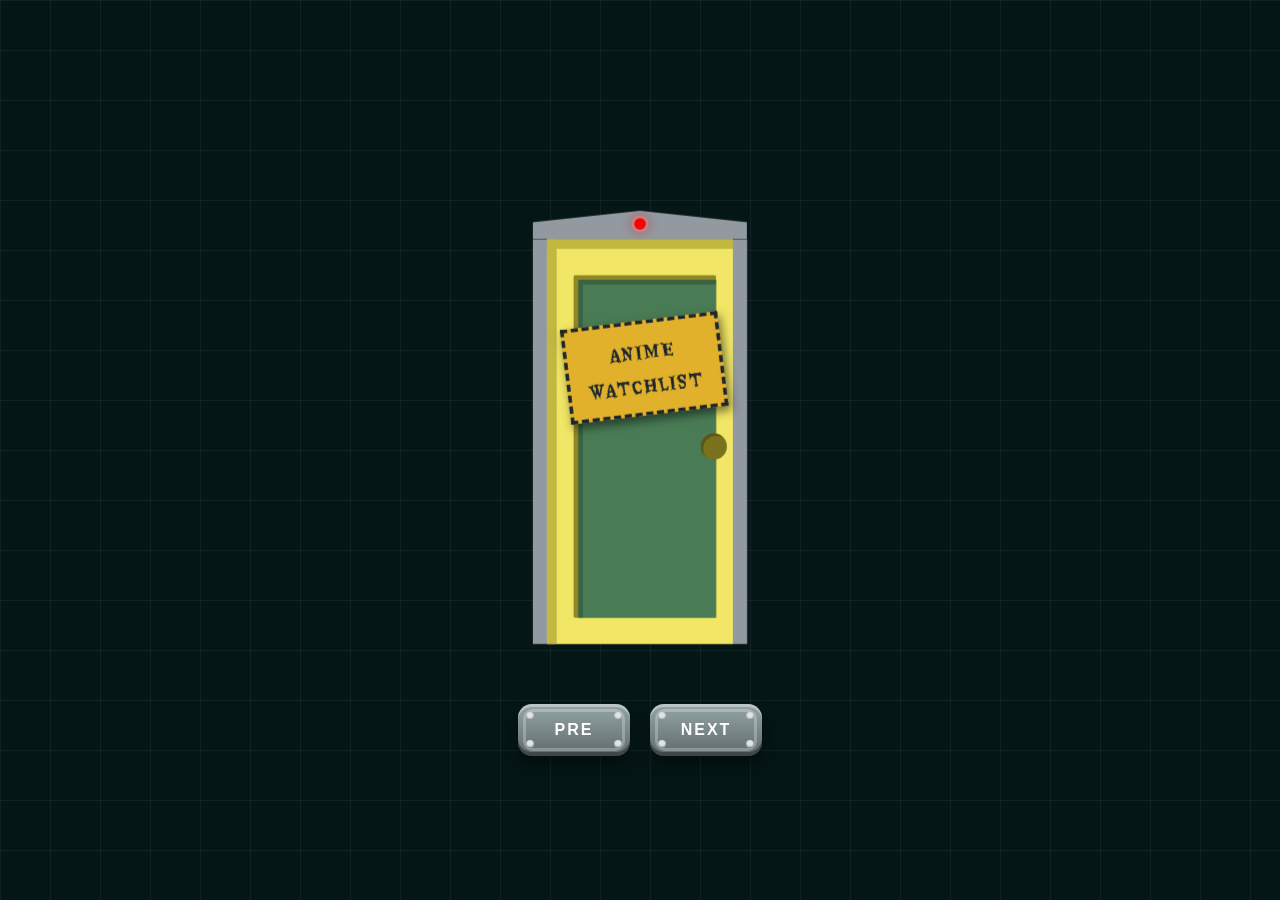
==== medialog/index.html @ 509dcc45 "Update index.html" ====
<!DOCTYPE html>
<html lang="en">
<head>
    <meta charset="UTF-8">
    <meta name="viewport" content="width=device-width, initial-scale=1.0">
    <title>Media Log - Nocturnal Diary</title>
    <link rel="preconnect" href="https://fonts.googleapis.com">
<link rel="preconnect" href="https://fonts.gstatic.com" crossorigin>
<link href="https://fonts.googleapis.com/css2?family=Eater&amp;display=swap" rel="stylesheet">
    <style>
        :root {
            --bg-dark: #051616;
            --frame-grey: #9299a1;
            --door-width: 180px;
            --door-height: 340px;
            --steel: #95a5a6;
            --steel-dark: #5f6b6d;
        }

        *, *:before, *:after {
            box-sizing: inherit;
            cursor: url("https://file.garden/ag8JwXEGxlB3Dv6B/Normal%20Select.cur"), auto;
        }

        body {
            background-color: var(--bg-dark);
            background-image: linear-gradient(rgba(255,255,255,0.05) 1px,transparent 1px), linear-gradient(90deg,rgba(255,255,255,0.05) 1px,transparent 1px);
            background-size: 50px 50px;
            color: white;
            font-family: 'Kablammo', sans-serif;
            margin: 0;
            overflow: hidden;
            display: flex;
            flex-direction: column;
            align-items: center;
            justify-content: center;
            height: 100vh;
            animation: move-background 10s linear infinite;
            perspective: 1000px;
        }

        @keyframes move-background {
            0% { background-position: 0 0; }
            100% { background-position: 50px 50px; }
        }

        img {
            cursor: url("https://file.garden/ag8JwXEGxlB3Dv6B/Link%20Select.cur"), auto;
        }

        .vault-stage {
            position: relative;
            width: 100vw;
            height: 550px;
            display: flex;
            align-items: center;
            justify-content: center;
            transform-style: preserve-3d;
            transition: transform 1s cubic-bezier(0.25, 1, 0.5, 1), opacity 0.5s;
        }

        .door-track {
            position: absolute;
            width: var(--door-width);
            height: var(--door-height);
            transform-style: preserve-3d;
            transition: transform 0.8s cubic-bezier(0.25, 1, 0.5, 1);
        }

        .door-container {
            position: absolute;
            width: var(--door-width);
            top: 0;
            left: 0;
            text-align: center;
            transition: opacity 0.5s, transform 0.5s;
            opacity: 0.65;
            display: flex;
            flex-direction: column;
            align-items: center;
            backface-visibility: hidden;
        }

        .door-container.active {
            opacity: 1;
        }

        .door-trim-top {
            width: 100%;
            height: 24px;
            background-color: var(--frame-grey);
            clip-path: polygon(0% 40%, 50% 0%, 100% 40%, 100% 100%, 0% 100%);
            position: relative;
            display: flex;
            justify-content: center;
        }

        .red-light {
            width: 10px;
            height: 10px;
            background: #4a1212;
            border-radius: 50%;
            position: absolute;
            top: 6px;
            z-index: 10;
            transition: 0.3s;
        }

        .active .red-light {
            background: #ff0000;
            box-shadow: 0 0 10px #ff0000, 0 0 4px white;
        }

        .frame {
            width: var(--door-width);
            height: var(--door-height);
            background: var(--frame-grey);
            position: relative;
            padding: 0 12px 0 12px;
            box-sizing: border-box;
            perspective: 1200px;
        }

        .reveal-content {
            position: absolute;
            top: 0;
            left: 12px;
            right: 12px;
            bottom: 0;
            background: #000;
            display: flex;
            align-items: center;
            justify-content: center;
            z-index: 1;
            overflow: hidden;
        }

        .reveal-content.neighbors {
            background: url(https://file.garden/ag8JwXEGxlB3Dv6B/ezgif.com-cut.webp);
            background-size: cover;
            background-position: center;
            border: 2px ridge #000;
            transition: transform 1.2s cubic-bezier(0.7, 0, 0.3, 1), opacity 0.8s ease-in;
        }

        .vault-stage.zoomed-in .door-container.active .reveal-content.neighbors {
            transform: scale(35);
            opacity: 0;
        }

        .vault-stage.zoomed-in .door-container:not(.active) {
            opacity: 0 !important;
            transform: scale(0) !important;
            pointer-events: none;
        }

        .vault-stage.zoomed-in .door-container.active .door-leaf,
        .vault-stage.zoomed-in .door-container.active .door-trim-top,
        .vault-stage.zoomed-in .door-container.active .door-name {
            opacity: 0;
            transition: opacity 0.4s ease;
            pointer-events: none;
        }

        .door-leaf {
            width: calc(100% - 0px);
            height: 100%;
            position: relative;
            transform-origin: left center;
            transition: transform 1s cubic-bezier(0.25, 1, 0.5, 1), opacity 0.5s;
            z-index: 5;
            display: grid;
            padding: 22px 14px;
            box-sizing: border-box;
        }

        .door-container.open .door-leaf {
            transform: rotateY(-115deg);
        }

        .door-name {
            position: absolute;
            top: 18%; 
            left: 5%;
            width: 90%;
            z-index: 8; 
            background-color: #e1b12c; 
            color: #1e272e; 
            padding: 8px 4px;
            font-size: 0.95rem;
            font-family: "Eater", serif;
            font-weight: 400;
            letter-spacing: 1px;
            text-transform: uppercase;
            text-shadow: none;
            border: 3px dashed #1e272e;
            box-shadow: 2px 4px 8px rgba(0,0,0,0.5);
            transform: rotate(-7deg);
            transform-origin: center;
            transition: opacity 0.5s;
            pointer-events: none;
        }
        .door-container:nth-child(even) .door-name{transform: rotate(7deg);}

        .style-red { background-color:#aa3838; border-left:8px solid #832727; border-top:8px solid #832727; }
        .style-red .panel { background-color:#6a1a1a; }
        .style-red .knob { background-color:#421111; }
        .style-green { background-color:#497c55; border-left:8px solid #376041; border-top:8px solid #376041; padding:26px 20px; }
        .style-green .panel { background-color:#27452e; padding:16px 12px; }
        .style-green .knob { background-color:#1a2f20; }
        .style-blue { background-color:#376ba2; border-left:8px solid #28517e; border-top:8px solid #28517e; }
        .style-blue .panel { background-color:#204167; }
        .style-blue .knob { background-color:#122842; }
        .style-yellow { background-color:#f1e665; border-left:8px solid #c2b740; border-top:8px solid #c2b740; }
        .style-yellow .panel { background-color:#b3a830; }
        .style-yellow .knob { background-color:#79711c; }
        .style-orange { background-color:#ca6e46; border-left:8px solid #a05331; border-top:8px solid #a05331; }
        .orange-door .panel { background-color:#8c4728; }
        .orange-door .knob { background-color:#552814; }
        
        .panel { border-left:4px solid rgba(0,0,0,0.2); border-top:4px solid rgba(0,0,0,0.2); border-radius:2px; box-sizing:border-box; width:100% !important; height:100% !important; }
        .four-panel { grid-template-columns:1fr 1fr; grid-template-rows:1fr 1fr; gap:15px 12px; }
        .two-vert { grid-template-columns:1fr 1fr; grid-template-rows:1fr; gap:0 12px; }
        .three-horiz { grid-template-columns:1fr; grid-template-rows:1fr 1fr 1fr; gap:14px 0; }
        .six-panel { grid-template-columns:1fr 1fr; grid-template-rows:1fr 1fr 1fr; gap:12px 10px; }
        .inner-nested-panel { width:100%; height:100%; background-color:#497c55; border-left:4px solid rgba(0,0,0,0.2); border-top:4px solid rgba(0,0,0,0.2); box-sizing:border-box; }
        .knob { width:22px; height:22px; border-radius:50%; position:absolute; right:5px; top:50%; transform:translateY(-50%); box-shadow:inset 2px 2px 0px rgba(0,0,0,0.25); z-index:6; }
        
        .nav-buttons { display:flex; gap:20px; margin-top:10px; transition: opacity 0.5s; }
        .monster-btn { position:relative; width:100px; height:50px; border:none; background:linear-gradient( to bottom,var(--steel),var(--steel-dark) ); color:white; font-weight:900; letter-spacing:2px; text-transform:uppercase; font-size:16px; border-radius:14px; box-shadow:inset 0 3px 0 rgba(255,255,255,.35),inset 0 -4px 0 rgba(0,0,0,.35),0 10px 18px rgba(0,0,0,.4); transition:transform .15s ease,box-shadow .2s ease; }
        .monster-btn::before { content:""; position:absolute; inset:5px; border:3px solid rgba(255,255,255,.25); border-radius:10px; pointer-events:none; }
        .monster-btn:hover { transform:translateY(-3px); cursor:url("https://file.garden/ag8JwXEGxlB3Dv6B/Link%20Select.cur"),auto; }
        .monster-btn:active { transform:translateY(3px); box-shadow:inset 0 2px 0 rgba(255,255,255,.2),inset 0 -2px 0 rgba(0,0,0,.4),0 4px 8px rgba(0,0,0,.35); }
        .bolt { position:absolute; width:8px; height:8px; background:#dfe6e9; border-radius:50%; box-shadow:inset 0 -1px 2px rgba(0,0,0,.5); }
        .b1 { top:8px; left:8px; } .b2 { top:8px; right:8px; } .b3 { bottom:8px; left:8px; } .b4 { bottom:8px; right:8px; }
        
        .style-pink { background-color:#feabd0; border-left:8px solid #ea558f; border-top:8px solid #ea558f; padding:26px 20px; }
        .style-pink .panel { background-color:#E30B5C; padding:16px 12px; }
        .style-pink .knob { background-color:#E30B5C; }
        .style-dusty { background-color:#f5c4ce; border-left:8px solid #eeb0be; border-top:8px solid #eeb0be; padding:26px 20px; }
        .style-dusty .panel { background-color:#eeafbd; padding:16px 12px; }
        .style-dusty .knob { background-color:#eb8ebc; }
        .style-purple { background-color:#e394d8; border-left:8px solid #b077b9; border-top:8px solid #b077b9; padding:26px 20px; }
        .style-purple .panel { background-color:#b86ddf; padding:16px 12px; }
        .style-purple .knob { background-color:#975eb5; }

        #content-view-screen {
            position: fixed;
            top: 0;
            left: 0;
            width: 100vw;
            height: 100vh;
            z-index: 100;
            background: #000;
            opacity: 0;
            pointer-events: none;
            transition: opacity 0.8s ease-in-out;
            display: flex;
            flex-direction: column;
        }

        #content-view-screen.visible {
            opacity: 1;
            pointer-events: auto;
        }

        #content-view-screen iframe {
            width: 100%;
            flex-grow: 1;
            border: none;
            background: #000;
        }

        .back-vault-bar {
            background: #111;
            padding: 10px;
            display: flex;
            justify-content: flex-start;
            border-bottom: 3px solid var(--frame-grey);
        }
    </style>
</head>
<body>

    <div class="vault-stage" id="stage">
        <div class="door-track" id="track">
            
            <div class="door-container" data-index="0">
                <div class="door-trim-top"><div class="red-light"></div></div>
                <div class="frame" onclick="handleDoorClick(0)">
                    <div class="reveal-content neighbors"></div>
                    <div class="door-leaf style-yellow">
                        <div class="panel">
                            <div class="inner-nested-panel"></div>
                        </div>
                        <div class="knob"></div>
                        <div class="door-name">Anime Watchlist</div>
                    </div>
                </div>
            </div>

            <div class="door-container" data-index="1">
                <div class="door-trim-top"><div class="red-light"></div></div>
                <div class="frame" onclick="handleDoorClick(1)">
                    <div class="reveal-content neighbors"></div>
                    <div class="door-leaf style-blue two-vert">
                        <div class="panel"></div><div class="panel"></div>
                        <div class="knob"></div>
                        <div class="door-name">Comics List</div>
                    </div>
                </div>
            </div>
            
            <div class="door-container" data-index="2">
                <div class="door-trim-top"><div class="red-light"></div></div>
                <div class="frame" onclick="handleDoorClick(2)">
                    <div class="reveal-content neighbors"></div>
                    <div class="door-leaf style-purple four-panel">
                        <div class="panel"></div><div class="panel"></div>
                        <div class="panel"></div><div class="panel"></div>
                        <div class="knob"></div>
                        <div class="door-name">Movie Vault</div>
                    </div>
                </div>
            </div>

            <div class="door-container" data-index="3">
                <div class="door-trim-top"><div class="red-light"></div></div>
                <div class="frame" onclick="handleDoorClick(3)">
                     <div class="reveal-content neighbors"></div>
                    <div class="door-leaf style-dusty three-horiz">
                        <div class="panel"></div><div class="panel"></div><div class="panel"></div>
                        <div class="knob"></div>
                        <div class="door-name">Tv Shows</div>
                    </div>
                </div>
            </div>

        </div>
    </div>

    <div class="nav-buttons" id="controls">
        <button class="monster-btn prev" onclick="move(-1)">  
            <span class="bolt b1"></span><span class="bolt b2"></span>
            <span class="bolt b3"></span><span class="bolt b4"></span>
            PRE
        </button>
        <button class="monster-btn next" onclick="move(1)">
            <span class="bolt b1"></span><span class="bolt b2"></span>
            <span class="bolt b3"></span><span class="bolt b4"></span>
            Next
        </button>
    </div>

    <div id="content-view-screen">
        <div class="back-vault-bar">
            <button class="monster-btn" onclick="closePortalPage()">
                <span class="bolt b1"></span><span class="bolt b2"></span>
                <span class="bolt b3"></span><span class="bolt b4"></span>
                RETURN
            </button>
        </div>
        <iframe id="portal-frame" src=""></iframe>
    </div>

<script>
let currentIndex = 0;
const stage = document.getElementById('stage');
const track = document.getElementById('track');
const doors = document.querySelectorAll('.door-container');
const controls = document.getElementById('controls');
const portalScreen = document.getElementById('content-view-screen');
const portalFrame = document.getElementById('portal-frame');

let autoScrollInterval; 
let isHovered = false;  

const pageUrls = {
    0: "https://brubolair.neocities.org",
    1: "https://example.com", 
    2: "https://example.com",
    3: "https://example.com"
};

const totalDoors = doors.length;
const circleRadius = 160; 

function layoutCircleGallery() {
    doors.forEach((door, i) => {
        let angle = (i - currentIndex) * (360 / totalDoors);
        door.style.transform = `rotateY(${angle}deg) translateZ(${circleRadius}px)`;
        door.classList.remove('active');
        if (i === currentIndex) {
            door.classList.add('active');
        }
    });
}

function move(dir) {
    currentIndex += dir;
    if (currentIndex < 0) currentIndex = totalDoors - 1;
    if (currentIndex >= totalDoors) currentIndex = 0;
    layoutCircleGallery();
}

function handleDoorClick(index) {
    if (currentIndex !== index) {
        currentIndex = index;
        layoutCircleGallery();
        return;
    }

    stopAutoMove();
    isHovered = true;

    const activeDoor = doors[index];
    activeDoor.classList.add('open');

    setTimeout(() => {
        stage.classList.add('zoomed-in');
        controls.style.opacity = '0';
        controls.style.pointerEvents = 'none';
        portalFrame.src = pageUrls[index] || "";

        setTimeout(() => {
            portalScreen.classList.add('visible');
        }, 900);

    }, 600); 
}

function closePortalPage() {
    portalScreen.classList.remove('visible');
    setTimeout(() => {
        portalFrame.src = "about:blank";
        stage.classList.remove('zoomed-in');
        controls.style.opacity = '1';
        controls.style.pointerEvents = 'auto';
        doors.forEach(door => door.classList.remove('open'));
        isHovered = false;
        startAutoMove();
    }, 400);
}

function startAutoMove() {
    autoScrollInterval = setInterval(() => {
        if (!isHovered) {
            move(1);
        }
    }, 3000); 
}

function stopAutoMove() {
    clearInterval(autoScrollInterval);
}

doors.forEach((door) => {
    door.addEventListener('mouseenter', () => isHovered = true);
    door.addEventListener('mouseleave', () => {
        if (!stage.classList.contains('zoomed-in')) {
            isHovered = false;
        }
    });
});

layoutCircleGallery();
startAutoMove();
</script>
</body>
</html>
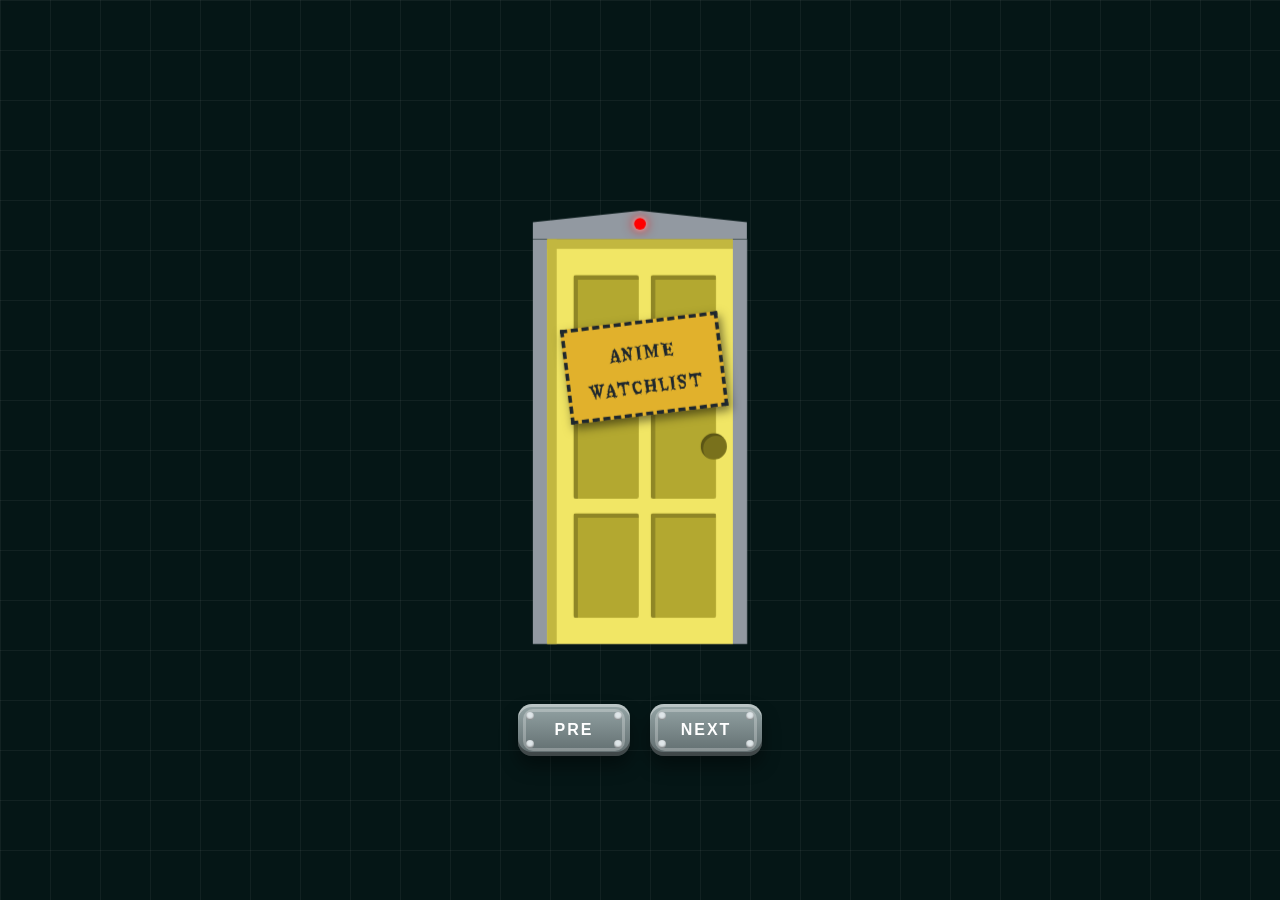
==== commit 2e691b99: "Update index.html" ====
--- a/medialog/index.html
+++ b/medialog/index.html
@@ -289,10 +289,8 @@
                 <div class="door-trim-top"><div class="red-light"></div></div>
                 <div class="frame" onclick="handleDoorClick(0)">
                     <div class="reveal-content neighbors"></div>
-                    <div class="door-leaf style-yellow">
-                        <div class="panel">
-                            <div class="inner-nested-panel"></div>
-                        </div>
+                    <div class="door-leaf style-yellow six-panel">
+                        <div class="panel"></div><div class="panel"></div><div class="panel"></div><div class="panel"></div><div class="panel"></div><div class="panel"></div>
                         <div class="knob"></div>
                         <div class="door-name">Anime Watchlist</div>
                     </div>
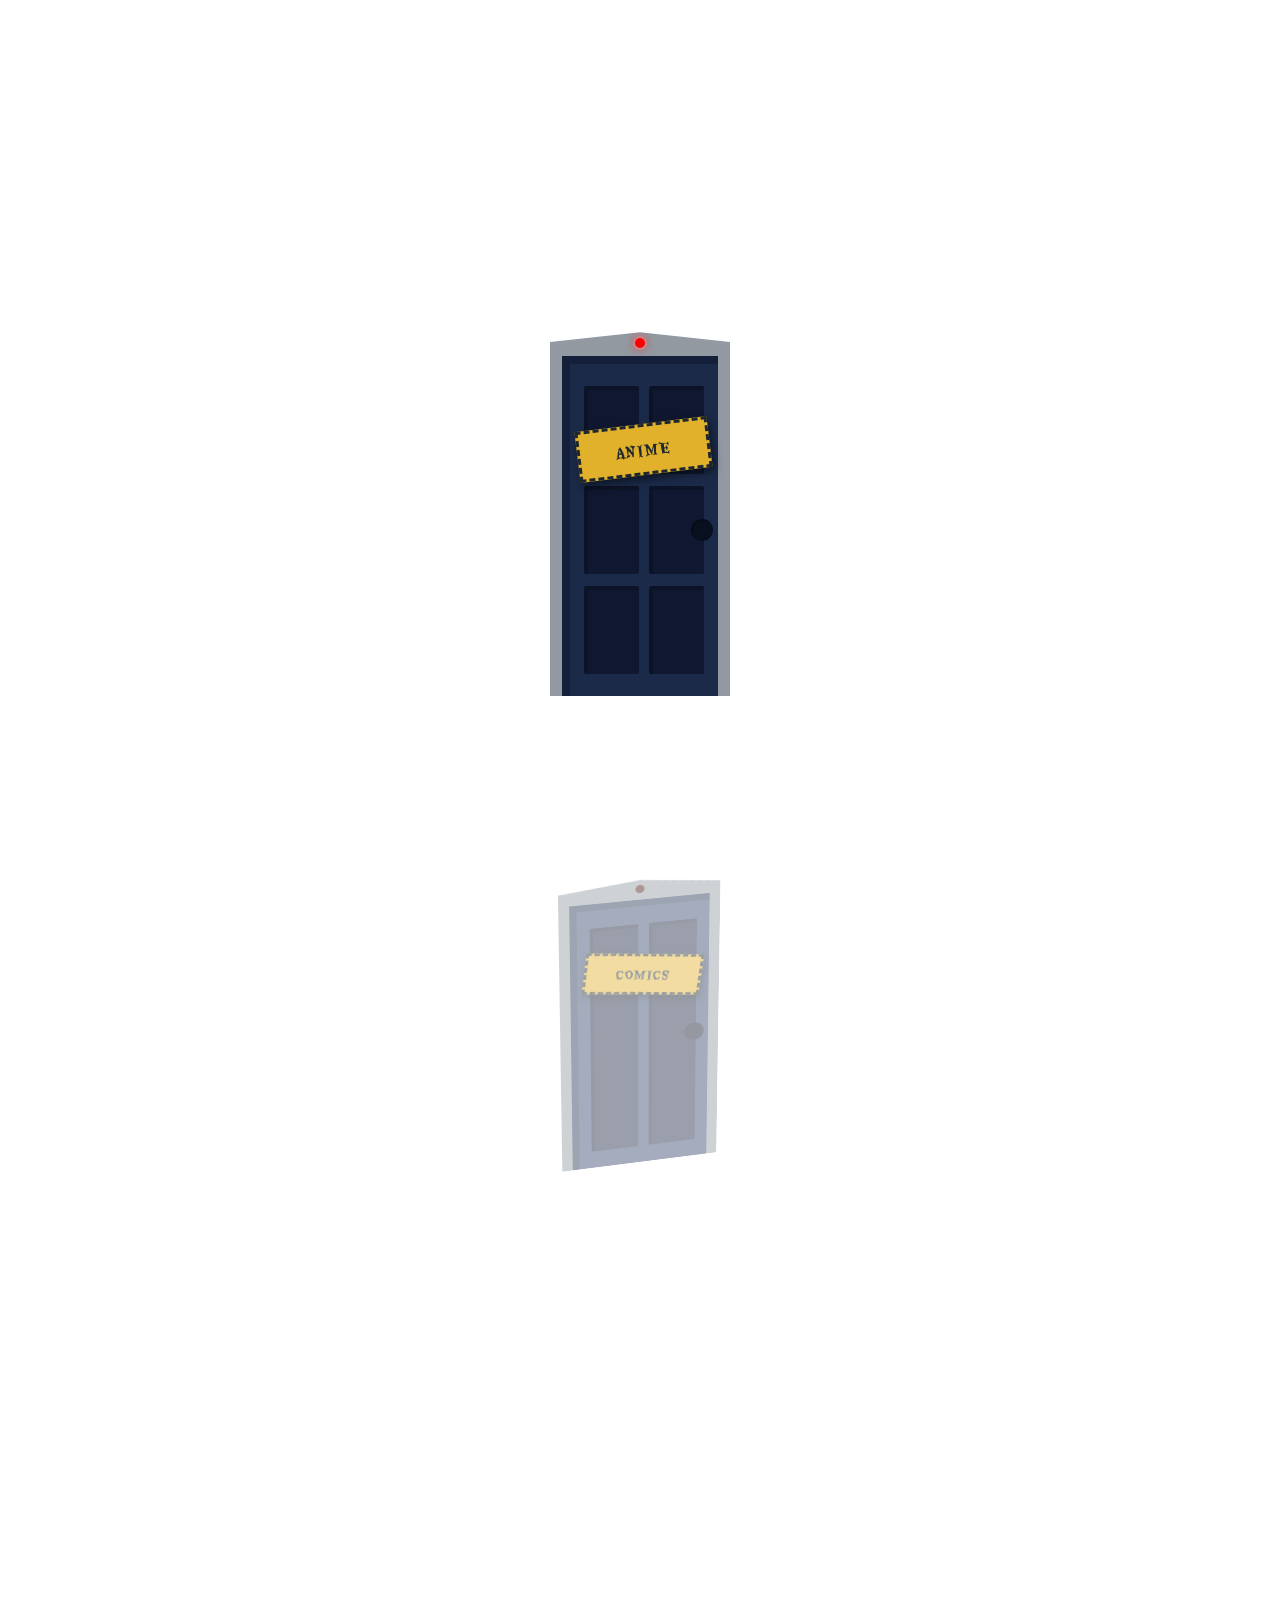
==== commit 29d32e94: "Update index.html" ====
--- a/medialog/index.html
+++ b/medialog/index.html
@@ -7,7 +7,7 @@
     <link rel="preconnect" href="https://fonts.googleapis.com">
 <link rel="preconnect" href="https://fonts.gstatic.com" crossorigin>
 <link href="https://fonts.googleapis.com/css2?family=Eater&amp;display=swap" rel="stylesheet">
-    <style>
+        <style>
         :root {
             --bg-dark: #051616;
             --frame-grey: #9299a1;
@@ -21,13 +21,12 @@
             box-sizing: inherit;
             cursor: url("https://file.garden/ag8JwXEGxlB3Dv6B/Normal%20Select.cur"), auto;
         }
+        .monster-btn:hover,.door-leaf,.panel,img{cursor:url("https://file.garden/ag8JwXEGxlB3Dv6B/Link%20Select.cur"),auto; }
 
         body {
-            background-color: var(--bg-dark);
-            background-image: linear-gradient(rgba(255,255,255,0.05) 1px,transparent 1px), linear-gradient(90deg,rgba(255,255,255,0.05) 1px,transparent 1px);
-            background-size: 50px 50px;
-            color: white;
-            font-family: 'Kablammo', sans-serif;
+            background-image: url(https://file.garden/ag8JwXEGxlB3Dv6B/bg/noccbg.jpg);
+            background-repeat: no-repeat;
+            background-size:cover;
             margin: 0;
             overflow: hidden;
             display: flex;
@@ -35,23 +34,32 @@
             align-items: center;
             justify-content: center;
             height: 100vh;
-            animation: move-background 10s linear infinite;
-            perspective: 1000px;
-        }
-
-        @keyframes move-background {
-            0% { background-position: 0 0; }
-            100% { background-position: 50px 50px; }
-        }
-
-        img {
-            cursor: url("https://file.garden/ag8JwXEGxlB3Dv6B/Link%20Select.cur"), auto;
-        }
+            perspective: 1500px;
+        }
+        
+      .medialog {
+  background-image: url('https://file.garden/ag8JwXEGxlB3Dv6B/bg/medialogtitle.png');
+  
+  background-position: center;
+  background-repeat: no-repeat;
+
+  background-size: contain; 
+  
+  width: 100%;
+  max-width: 600px; 
+  height: 150px;    
+
+  display: flex;
+  justify-content: center;
+  align-items: center;
+}
+
+       
 
         .vault-stage {
             position: relative;
             width: 100vw;
-            height: 550px;
+            height: 100vh;
             display: flex;
             align-items: center;
             justify-content: center;
@@ -65,24 +73,31 @@
             height: var(--door-height);
             transform-style: preserve-3d;
             transition: transform 0.8s cubic-bezier(0.25, 1, 0.5, 1);
+            display: flex;
+            align-items: center;
+            justify-content: center;
         }
 
         .door-container {
             position: absolute;
             width: var(--door-width);
-            top: 0;
-            left: 0;
             text-align: center;
-            transition: opacity 0.5s, transform 0.5s;
-            opacity: 0.65;
+            transition: opacity 0.6s, transform 0.6s cubic-bezier(0.25, 1, 0.5, 1);
             display: flex;
             flex-direction: column;
             align-items: center;
             backface-visibility: hidden;
-        }
-
+            animation: float 6s ease-in-out infinite alternate;
+        }
+
+        @keyframes float {
+            0% { margin-top: 20px; rotate: 2deg; }
+            100% { margin-top: 10px; rotate: 1deg; }
+        }
+
+        /* Focused door styling */
         .door-container.active {
-            opacity: 1;
+            z-index: 10;
         }
 
         .door-trim-top {
@@ -200,49 +215,81 @@
             transition: opacity 0.5s;
             pointer-events: none;
         }
-        .door-container:nth-child(even) .door-name{transform: rotate(7deg);}
-
-        .style-red { background-color:#aa3838; border-left:8px solid #832727; border-top:8px solid #832727; }
-        .style-red .panel { background-color:#6a1a1a; }
-        .style-red .knob { background-color:#421111; }
-        .style-green { background-color:#497c55; border-left:8px solid #376041; border-top:8px solid #376041; padding:26px 20px; }
-        .style-green .panel { background-color:#27452e; padding:16px 12px; }
-        .style-green .knob { background-color:#1a2f20; }
-        .style-blue { background-color:#376ba2; border-left:8px solid #28517e; border-top:8px solid #28517e; }
-        .style-blue .panel { background-color:#204167; }
-        .style-blue .knob { background-color:#122842; }
-        .style-yellow { background-color:#f1e665; border-left:8px solid #c2b740; border-top:8px solid #c2b740; }
-        .style-yellow .panel { background-color:#b3a830; }
-        .style-yellow .knob { background-color:#79711c; }
-        .style-orange { background-color:#ca6e46; border-left:8px solid #a05331; border-top:8px solid #a05331; }
-        .orange-door .panel { background-color:#8c4728; }
-        .orange-door .knob { background-color:#552814; }
+        .door-container:nth-child(even) .door-name { transform: rotate(7deg); }
+
+.style-purple {
+    background-color: #7a5ccf;
+    border-left: 8px solid #5e46a1;
+    border-top: 8px solid #5e46a1;
+}
+.style-purple .panel {
+    background-color: #3a2c66;
+}
+.style-purple .knob {
+    background-color: #1f1738;
+}
+.style-midnight {
+    background-color: #1b2a49;
+    border-left: 8px solid #14203a;
+    border-top: 8px solid #14203a;
+}
+.style-midnight .panel {
+    background-color: #0f1830;
+}
+.style-midnight .knob {
+    background-color: #080f1f;
+}
+
+.style-moonlight {
+    background-color: #4a5d8c;
+    border-left: 8px solid #38486d;
+    border-top: 8px solid #38486d;
+    padding: 26px 20px;
+}
+.style-moonlight .panel {
+    background-color: #2a3554;
+    padding: 16px 12px;
+}
+.style-moonlight .knob {
+    background-color: #1b2238;
+}
+
+.style-twilight {
+    background-color: #32456b;
+    border-left: 8px solid #253553;
+    border-top: 8px solid #253553;
+}
+.style-twilight .panel {
+    background-color: #1b2742;
+}
+.style-twilight .knob {
+    background-color: #10182c;
+}
+
+.style-starlight {
+    background-color: #6d7da6;
+    border-left: 8px solid #556389;
+    border-top: 8px solid #556389;
+}
+.style-starlight .panel {
+    background-color: #404d70;
+}
+.style-starlight .knob {
+    background-color: #27304a;
+}
         
         .panel { border-left:4px solid rgba(0,0,0,0.2); border-top:4px solid rgba(0,0,0,0.2); border-radius:2px; box-sizing:border-box; width:100% !important; height:100% !important; }
         .four-panel { grid-template-columns:1fr 1fr; grid-template-rows:1fr 1fr; gap:15px 12px; }
         .two-vert { grid-template-columns:1fr 1fr; grid-template-rows:1fr; gap:0 12px; }
         .three-horiz { grid-template-columns:1fr; grid-template-rows:1fr 1fr 1fr; gap:14px 0; }
         .six-panel { grid-template-columns:1fr 1fr; grid-template-rows:1fr 1fr 1fr; gap:12px 10px; }
-        .inner-nested-panel { width:100%; height:100%; background-color:#497c55; border-left:4px solid rgba(0,0,0,0.2); border-top:4px solid rgba(0,0,0,0.2); box-sizing:border-box; }
         .knob { width:22px; height:22px; border-radius:50%; position:absolute; right:5px; top:50%; transform:translateY(-50%); box-shadow:inset 2px 2px 0px rgba(0,0,0,0.25); z-index:6; }
         
-        .nav-buttons { display:flex; gap:20px; margin-top:10px; transition: opacity 0.5s; }
         .monster-btn { position:relative; width:100px; height:50px; border:none; background:linear-gradient( to bottom,var(--steel),var(--steel-dark) ); color:white; font-weight:900; letter-spacing:2px; text-transform:uppercase; font-size:16px; border-radius:14px; box-shadow:inset 0 3px 0 rgba(255,255,255,.35),inset 0 -4px 0 rgba(0,0,0,.35),0 10px 18px rgba(0,0,0,.4); transition:transform .15s ease,box-shadow .2s ease; }
         .monster-btn::before { content:""; position:absolute; inset:5px; border:3px solid rgba(255,255,255,.25); border-radius:10px; pointer-events:none; }
-        .monster-btn:hover { transform:translateY(-3px); cursor:url("https://file.garden/ag8JwXEGxlB3Dv6B/Link%20Select.cur"),auto; }
-        .monster-btn:active { transform:translateY(3px); box-shadow:inset 0 2px 0 rgba(255,255,255,.2),inset 0 -2px 0 rgba(0,0,0,.4),0 4px 8px rgba(0,0,0,.35); }
+        .monster-btn:hover { transform:translateY(-3px);}
         .bolt { position:absolute; width:8px; height:8px; background:#dfe6e9; border-radius:50%; box-shadow:inset 0 -1px 2px rgba(0,0,0,.5); }
         .b1 { top:8px; left:8px; } .b2 { top:8px; right:8px; } .b3 { bottom:8px; left:8px; } .b4 { bottom:8px; right:8px; }
-        
-        .style-pink { background-color:#feabd0; border-left:8px solid #ea558f; border-top:8px solid #ea558f; padding:26px 20px; }
-        .style-pink .panel { background-color:#E30B5C; padding:16px 12px; }
-        .style-pink .knob { background-color:#E30B5C; }
-        .style-dusty { background-color:#f5c4ce; border-left:8px solid #eeb0be; border-top:8px solid #eeb0be; padding:26px 20px; }
-        .style-dusty .panel { background-color:#eeafbd; padding:16px 12px; }
-        .style-dusty .knob { background-color:#eb8ebc; }
-        .style-purple { background-color:#e394d8; border-left:8px solid #b077b9; border-top:8px solid #b077b9; padding:26px 20px; }
-        .style-purple .panel { background-color:#b86ddf; padding:16px 12px; }
-        .style-purple .knob { background-color:#975eb5; }
 
         #content-view-screen {
             position: fixed;
@@ -281,18 +328,19 @@
     </style>
 </head>
 <body>
-
+    <div class="medialog"></div>
     <div class="vault-stage" id="stage">
+        
         <div class="door-track" id="track">
             
             <div class="door-container" data-index="0">
                 <div class="door-trim-top"><div class="red-light"></div></div>
                 <div class="frame" onclick="handleDoorClick(0)">
                     <div class="reveal-content neighbors"></div>
-                    <div class="door-leaf style-yellow six-panel">
+                    <div class="door-leaf style-midnight six-panel">
                         <div class="panel"></div><div class="panel"></div><div class="panel"></div><div class="panel"></div><div class="panel"></div><div class="panel"></div>
                         <div class="knob"></div>
-                        <div class="door-name">Anime Watchlist</div>
+                        <div class="door-name">Anime</div>
                     </div>
                 </div>
             </div>
@@ -301,10 +349,10 @@
                 <div class="door-trim-top"><div class="red-light"></div></div>
                 <div class="frame" onclick="handleDoorClick(1)">
                     <div class="reveal-content neighbors"></div>
-                    <div class="door-leaf style-blue two-vert">
+                    <div class="door-leaf style-twilight two-vert">
                         <div class="panel"></div><div class="panel"></div>
                         <div class="knob"></div>
-                        <div class="door-name">Comics List</div>
+                        <div class="door-name">Comics</div>
                     </div>
                 </div>
             </div>
@@ -313,11 +361,11 @@
                 <div class="door-trim-top"><div class="red-light"></div></div>
                 <div class="frame" onclick="handleDoorClick(2)">
                     <div class="reveal-content neighbors"></div>
-                    <div class="door-leaf style-purple four-panel">
+                    <div class="door-leaf style-starlight four-panel">
                         <div class="panel"></div><div class="panel"></div>
                         <div class="panel"></div><div class="panel"></div>
                         <div class="knob"></div>
-                        <div class="door-name">Movie Vault</div>
+                        <div class="door-name">K-Drama</div>
                     </div>
                 </div>
             </div>
@@ -326,28 +374,15 @@
                 <div class="door-trim-top"><div class="red-light"></div></div>
                 <div class="frame" onclick="handleDoorClick(3)">
                      <div class="reveal-content neighbors"></div>
-                    <div class="door-leaf style-dusty three-horiz">
+                    <div class="door-leaf style-purple three-horiz">
                         <div class="panel"></div><div class="panel"></div><div class="panel"></div>
                         <div class="knob"></div>
-                        <div class="door-name">Tv Shows</div>
+                        <div class="door-name">Movies</div>
                     </div>
                 </div>
             </div>
 
         </div>
-    </div>
-
-    <div class="nav-buttons" id="controls">
-        <button class="monster-btn prev" onclick="move(-1)">  
-            <span class="bolt b1"></span><span class="bolt b2"></span>
-            <span class="bolt b3"></span><span class="bolt b4"></span>
-            PRE
-        </button>
-        <button class="monster-btn next" onclick="move(1)">
-            <span class="bolt b1"></span><span class="bolt b2"></span>
-            <span class="bolt b3"></span><span class="bolt b4"></span>
-            Next
-        </button>
     </div>
 
     <div id="content-view-screen">
@@ -364,32 +399,40 @@
 <script>
 let currentIndex = 0;
 const stage = document.getElementById('stage');
-const track = document.getElementById('track');
 const doors = document.querySelectorAll('.door-container');
-const controls = document.getElementById('controls');
 const portalScreen = document.getElementById('content-view-screen');
 const portalFrame = document.getElementById('portal-frame');
 
-let autoScrollInterval; 
-let isHovered = false;  
+let isTransitioning = false; 
 
 const pageUrls = {
-    0: "https://brubolair.neocities.org",
+    0: "https://example.com",
     1: "https://example.com", 
     2: "https://example.com",
     3: "https://example.com"
 };
 
 const totalDoors = doors.length;
-const circleRadius = 160; 
-
-function layoutCircleGallery() {
+
+function layoutVerticalRabbitHole() {
     doors.forEach((door, i) => {
-        let angle = (i - currentIndex) * (360 / totalDoors);
-        door.style.transform = `rotateY(${angle}deg) translateZ(${circleRadius}px)`;
+        let offset = i - currentIndex;
+        
+        let yTranslate = offset * 580; 
+        
+        let zTranslate = Math.abs(offset) * -180; 
+        let xRotate = offset * -15; 
+        let yRotate = offset * 10; 
+        
         door.classList.remove('active');
+        
         if (i === currentIndex) {
             door.classList.add('active');
+            door.style.opacity = "1";
+            door.style.transform = `translateY(0px) translateZ(0px) rotateX(0deg) rotateY(0deg)`;
+        } else {
+            door.style.opacity = "0.45";
+            door.style.transform = `translateY(${yTranslate}px) translateZ(${zTranslate}px) rotateX(${xRotate}deg) rotateY(${yRotate}deg)`;
         }
     });
 }
@@ -398,26 +441,34 @@
     currentIndex += dir;
     if (currentIndex < 0) currentIndex = totalDoors - 1;
     if (currentIndex >= totalDoors) currentIndex = 0;
-    layoutCircleGallery();
-}
+    layoutVerticalRabbitHole();
+}
+
+window.addEventListener('wheel', (e) => {
+    if (stage.classList.contains('zoomed-in') || isTransitioning) return;
+
+    isTransitioning = true;
+    if (e.deltaY > 0) {
+        move(1);
+    } else {
+        move(-1); 
+    }
+    
+    setTimeout(() => { isTransitioning = false; }, 300);
+}, { passive: true });
 
 function handleDoorClick(index) {
     if (currentIndex !== index) {
         currentIndex = index;
-        layoutCircleGallery();
+        layoutVerticalRabbitHole();
         return;
     }
 
-    stopAutoMove();
-    isHovered = true;
-
     const activeDoor = doors[index];
     activeDoor.classList.add('open');
 
     setTimeout(() => {
         stage.classList.add('zoomed-in');
-        controls.style.opacity = '0';
-        controls.style.pointerEvents = 'none';
         portalFrame.src = pageUrls[index] || "";
 
         setTimeout(() => {
@@ -432,37 +483,11 @@
     setTimeout(() => {
         portalFrame.src = "about:blank";
         stage.classList.remove('zoomed-in');
-        controls.style.opacity = '1';
-        controls.style.pointerEvents = 'auto';
         doors.forEach(door => door.classList.remove('open'));
-        isHovered = false;
-        startAutoMove();
     }, 400);
 }
 
-function startAutoMove() {
-    autoScrollInterval = setInterval(() => {
-        if (!isHovered) {
-            move(1);
-        }
-    }, 3000); 
-}
-
-function stopAutoMove() {
-    clearInterval(autoScrollInterval);
-}
-
-doors.forEach((door) => {
-    door.addEventListener('mouseenter', () => isHovered = true);
-    door.addEventListener('mouseleave', () => {
-        if (!stage.classList.contains('zoomed-in')) {
-            isHovered = false;
-        }
-    });
-});
-
-layoutCircleGallery();
-startAutoMove();
+layoutVerticalRabbitHole();
 </script>
 </body>
 </html>
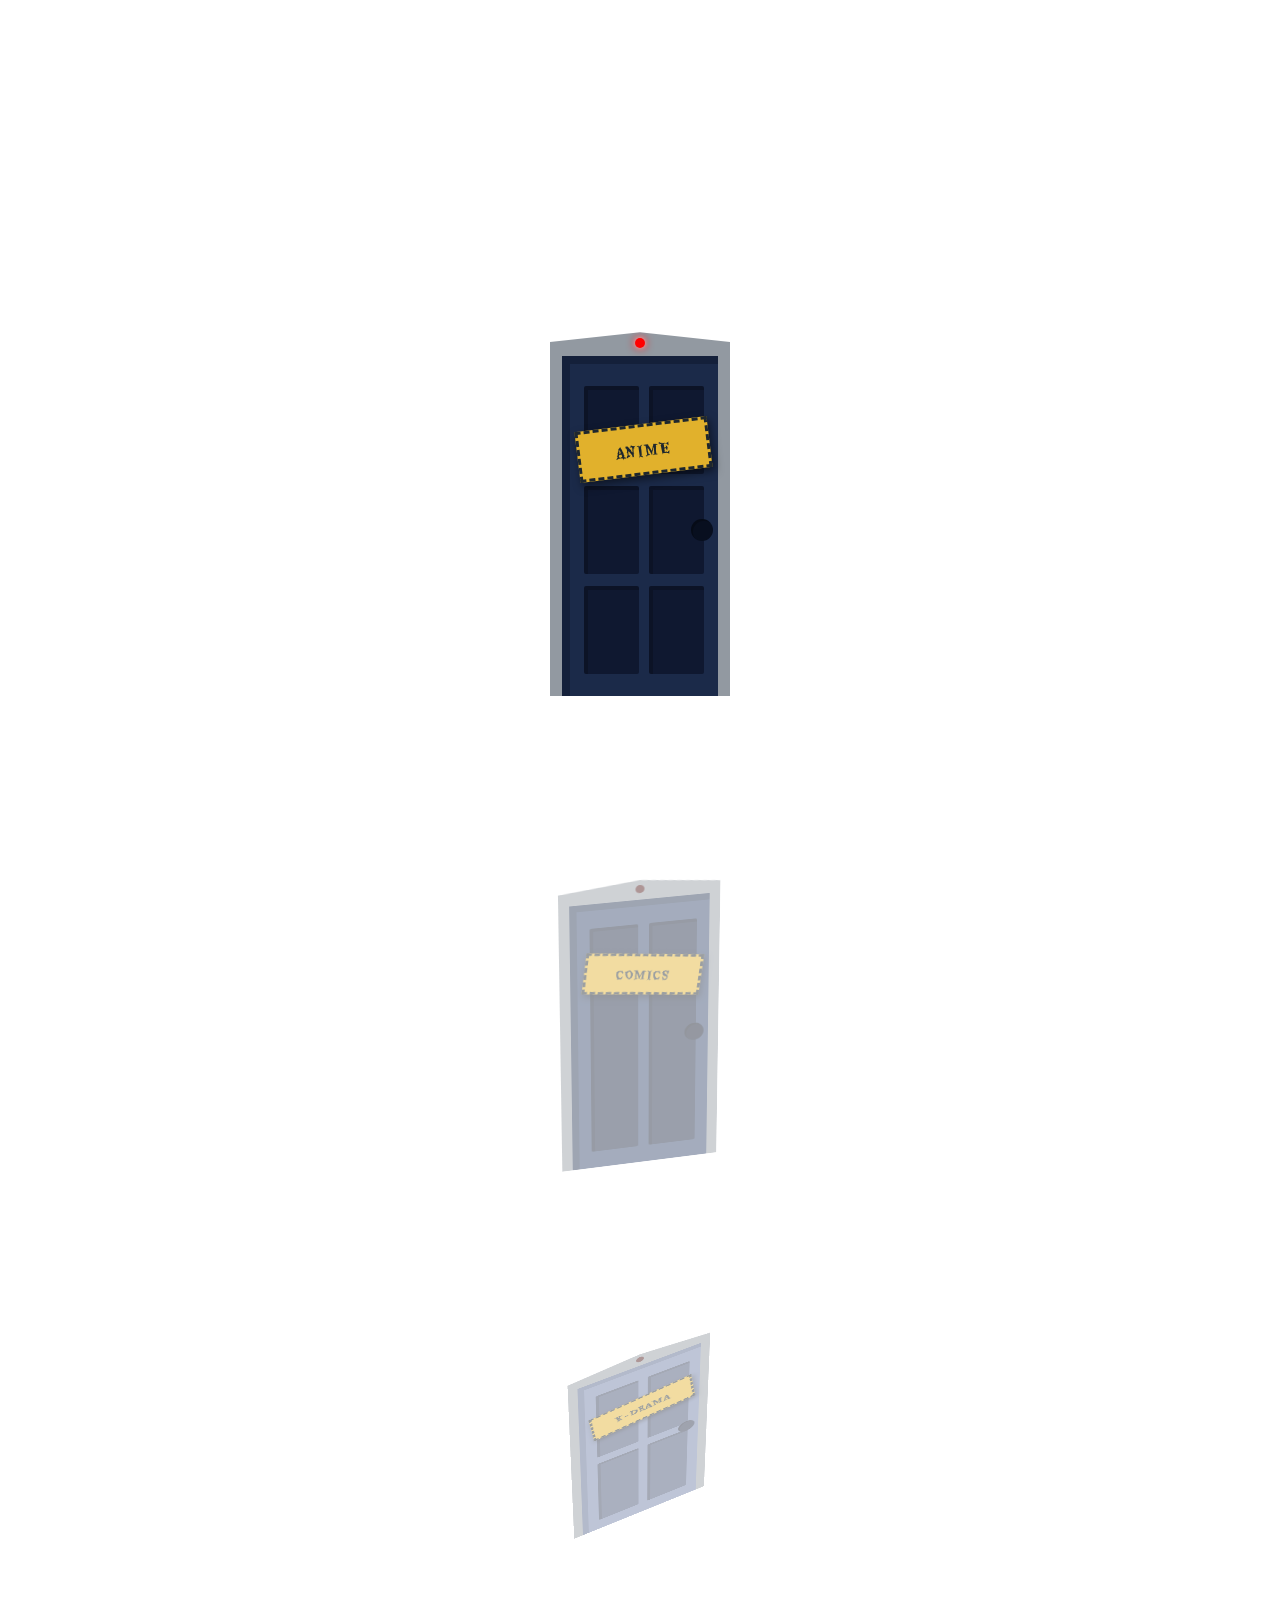
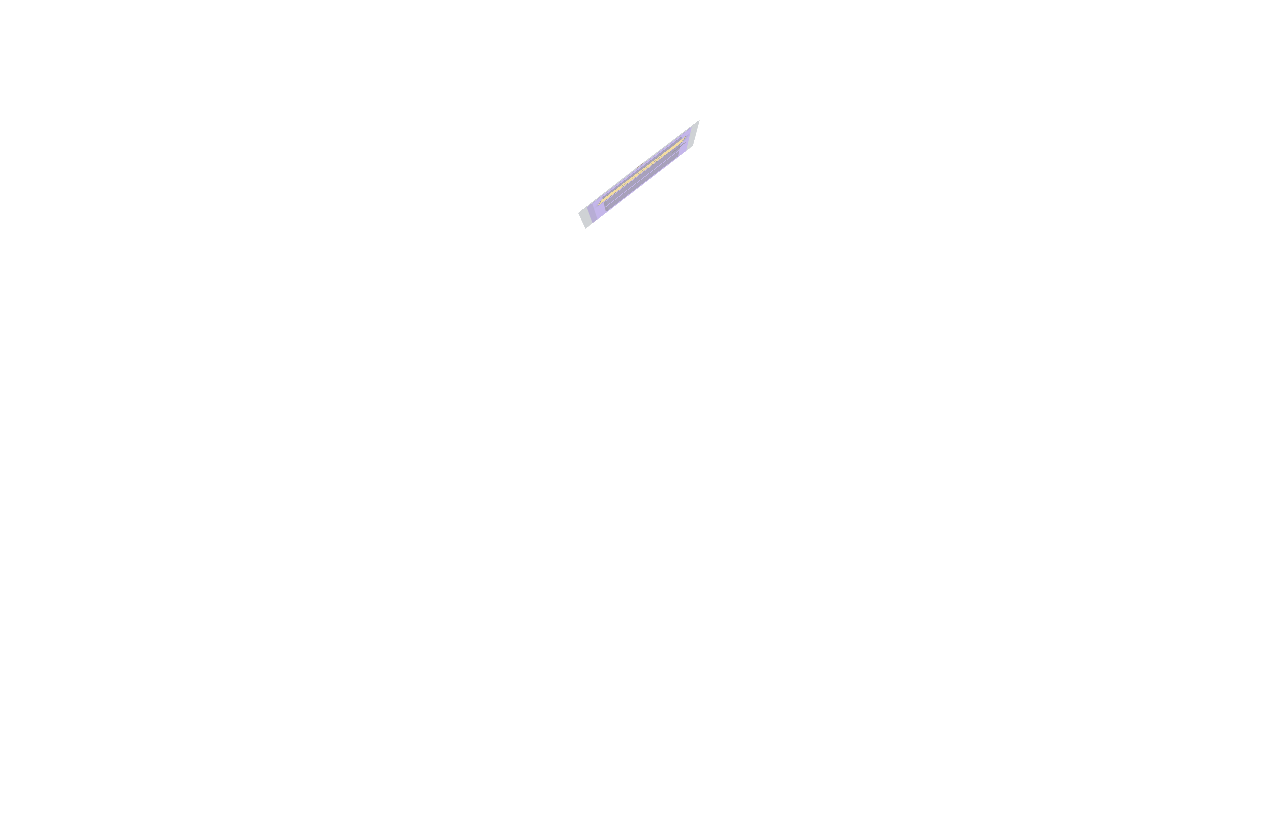
==== commit 94ad43b5: "Update index.html" ====
--- a/medialog/index.html
+++ b/medialog/index.html
@@ -87,15 +87,14 @@
             flex-direction: column;
             align-items: center;
             backface-visibility: hidden;
-            animation: float 6s ease-in-out infinite alternate;
-        }
-
-        @keyframes float {
+            animation: floating 6s ease-in-out infinite alternate;
+        }
+
+        @keyframes floating {
             0% { margin-top: 20px; rotate: 2deg; }
             100% { margin-top: 10px; rotate: 1deg; }
         }
 
-        /* Focused door styling */
         .door-container.active {
             z-index: 10;
         }
